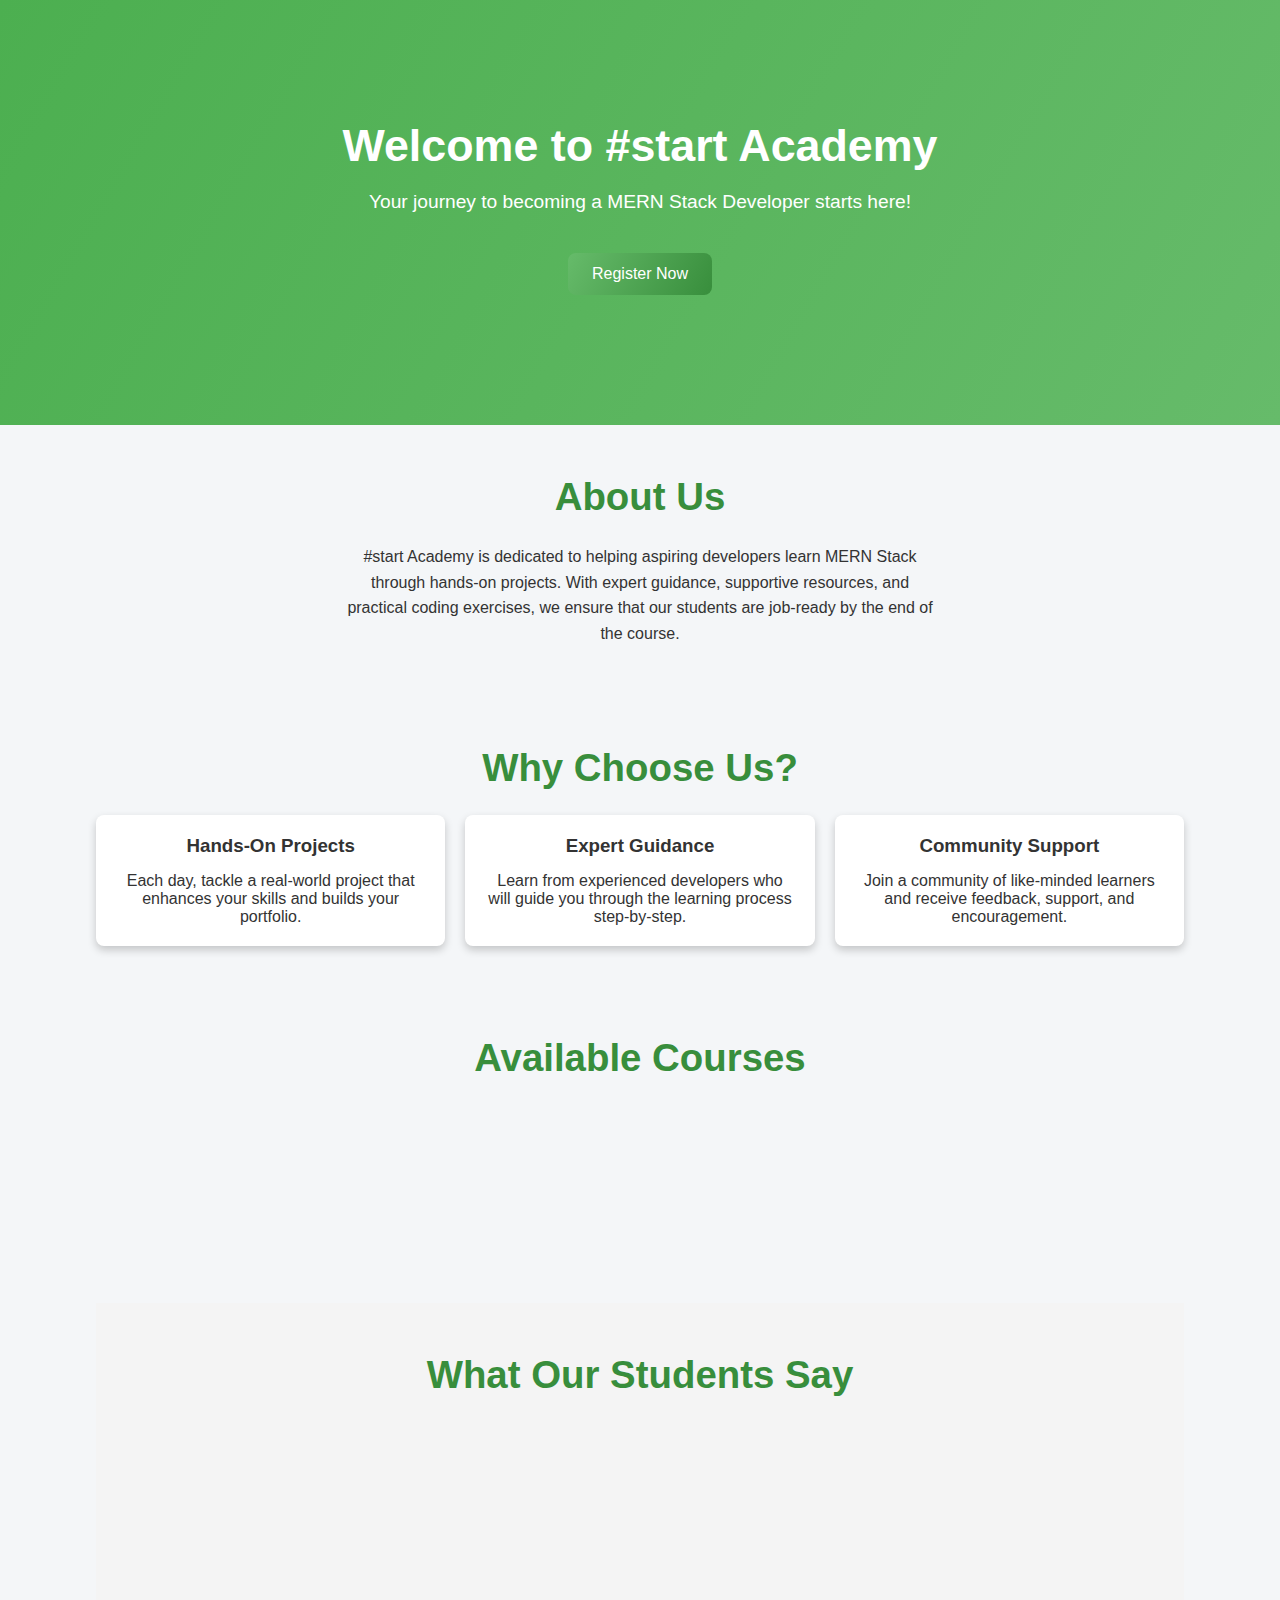
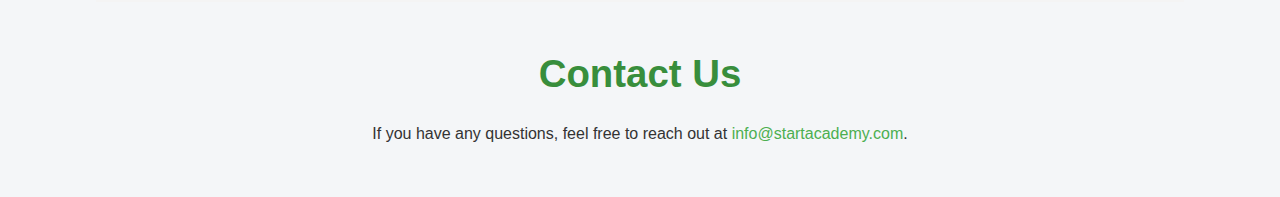
==== index.html @ 60bf9e35 "first commit" ====
<!DOCTYPE html>
<html lang="en">
  <head>
    <meta charset="UTF-8" />
    <meta name="viewport" content="width=device-width, initial-scale=1.0" />
    <title>Course Registration</title>
    <link rel="stylesheet" href="styles.css" />
    <link
      rel="stylesheet"
      href="https://cdnjs.cloudflare.com/ajax/libs/font-awesome/5.15.3/css/all.min.css"
    />
  </head>
  <body>
    <!-- Header Section -->
    <header>
      <div class="container">
        <h1>Welcome to #start Academy</h1>
        <p>Your journey to becoming a MERN Stack Developer starts here!</p>
        <button onclick="openRegistrationForm()">Register Now</button>
      </div>
    </header>

    <!-- About Us Section -->
    <section id="about" class="container animated-card">
      <h2>About Us</h2>
      <p>
        #start Academy is dedicated to helping aspiring developers learn MERN
        Stack through hands-on projects. With expert guidance, supportive
        resources, and practical coding exercises, we ensure that our students
        are job-ready by the end of the course.
      </p>
    </section>

    <!-- Features Section -->
    <section id="features" class="container">
      <h2>Why Choose Us?</h2>
      <div class="feature-list">
        <div class="feature-item animated-card">
          <h3>Hands-On Projects</h3>
          <p>
            Each day, tackle a real-world project that enhances your skills and
            builds your portfolio.
          </p>
        </div>
        <div class="feature-item animated-card">
          <h3>Expert Guidance</h3>
          <p>
            Learn from experienced developers who will guide you through the
            learning process step-by-step.
          </p>
        </div>
        <div class="feature-item animated-card">
          <h3>Community Support</h3>
          <p>
            Join a community of like-minded learners and receive feedback,
            support, and encouragement.
          </p>
        </div>
      </div>
    </section>

    <!-- Courses Section -->
    <section id="courses" class="container">
      <h2>Available Courses</h2>
      <div class="course-list">
        <div class="course-card animated-card">
          <h3>10 Projects in 15 Days</h3>
          <p>Learn the MERN Stack by building 10 hands-on projects!</p>
          <button onclick="openRegistrationForm()">Register</button>
          <button onclick="openCourseDetails()">Learn More</button>
        </div>

        <!-- Additional courses can be added here -->
      </div>
    </section>

    <!-- Testimonials Section -->
    <section id="testimonials" class="container">
      <h2>What Our Students Say</h2>
      <div class="testimonial-list">
        <div class="testimonial-item animated-card">
          <p>
            "I learned so much in just 15 days! The projects were engaging, and
            I felt supported every step of the way."
          </p>
          <p><strong>- Alex, Student</strong></p>
        </div>
        <div class="testimonial-item animated-card">
          <p>
            "The hands-on projects were exactly what I needed to build my
            skills. I now feel confident applying for jobs!"
          </p>
          <p><strong>- Jamie, Junior Developer</strong></p>
        </div>
      </div>
    </section>

    <!-- Contact Section -->
    <section id="contact" class="">
      <h2>Contact Us</h2>
      <p>
        If you have any questions, feel free to reach out at
        <a href="mailto:info@startacademy.com">info@startacademy.com</a>.
      </p>
    </section>

    <!-- Modal for Course Details -->
    <div id="course-details-modal" class="course-details-modal">
      <div class="course-details-content">
        <span class="close-btn" onclick="closeCourseDetails()">&times;</span>
        <h3>Course Overview</h3>
        <p>
          In this course, you will build 10 projects in just 15 days. Learn key
          web development concepts by hands-on coding experience!
        </p>
        <h4>Course Outline</h4>
        <div class="course-outline">
          <div class="outline-item">
            <i class="fas fa-tasks"></i>
            <div class="outline-text">
              <h5>1. To-Do List App</h5>
              <p>
                A basic app where users can add, edit, delete, and mark tasks as
                completed. Simple list management and task filtering.
              </p>
            </div>
          </div>
          <div class="outline-item">
            <i class="fas fa-sticky-note"></i>
            <div class="outline-text">
              <h5>2. Notes App</h5>
              <p>
                A simple app for users to write, save, and delete notes. CRUD
                functionality for text-based notes.
              </p>
            </div>
          </div>
          <div class="outline-item">
            <i class="fas fa-cloud-sun"></i>
            <div class="outline-text">
              <h5>3. Weather App</h5>
              <p>
                An app that fetches weather data based on user input for a
                location. Displays real-time weather data.
              </p>
            </div>
          </div>
          <div class="outline-item">
            <i class="fas fa-utensils"></i>
            <div class="outline-text">
              <h5>4. Recipe Book</h5>
              <p>
                Allows users to save and categorize recipes. Features include
                recipe name, ingredients, and instructions with CRUD operations.
              </p>
            </div>
          </div>
          <div class="outline-item">
            <i class="fas fa-dollar-sign"></i>
            <div class="outline-text">
              <h5>5. Expense Tracker</h5>
              <p>
                A basic app for tracking income and expenses. Features include
                add/edit/delete transactions and balance tracking.
              </p>
            </div>
          </div>
          <div class="outline-item">
            <i class="fas fa-pen-alt"></i>
            <div class="outline-text">
              <h5>6. Simple Blog</h5>
              <p>
                Create, read, edit, and delete blog posts. Simple CRUD
                operations for blog content management.
              </p>
            </div>
          </div>
          <div class="outline-item">
            <i class="fas fa-address-book"></i>
            <div class="outline-text">
              <h5>7. Contact Manager</h5>
              <p>
                A contact manager app where users can store, edit, and view
                contact details. CRUD operations for name, phone, and email.
              </p>
            </div>
          </div>
          <div class="outline-item">
            <i class="fas fa-hourglass-start"></i>
            <div class="outline-text">
              <h5>8. Countdown Timer</h5>
              <p>
                A countdown timer where users can set a target date and time.
                Includes timer display and reset functionality.
              </p>
            </div>
          </div>
          <div class="outline-item">
            <i class="fas fa-calendar-check"></i>
            <div class="outline-text">
              <h5>9. Habit Tracker</h5>
              <p>
                A habit tracker where users can track their daily habits with
                simple checkboxes for each day of the week.
              </p>
            </div>
          </div>
          <div class="outline-item">
            <i class="fas fa-quote-right"></i>
            <div class="outline-text">
              <h5>10. Quotes Generator</h5>
              <p>
                Displays a random quote on each refresh or button click. Can
                fetch quotes from an API or static list.
              </p>
            </div>
          </div>
        </div>
      </div>
    </div>

    <!-- Registration Form Modal -->
    <div id="registrationModal" class="modal">
      <div class="modal-content">
        <span class="close-button" onclick="closeRegistrationForm()"
          >&times;</span
        >
        <h2>Register for Course</h2>
        <form id="registrationForm">
          <label for="name">Full Name</label>
          <input type="text" id="name" name="name" required />

          <label for="email">Email</label>
          <input type="email" id="email" name="email" required />

          <label for="Phonenumber">Phonenumber</label>
          <input type="tel" id="Phonenumber" name="Phonenumber" required />

          <label for="course">Select Course:</label>
          <select id="course" name="course">
            <option value="" disabled selected hidden>Select Course</option>
            <option value="10 Projects in 15 Days">
              10 Projects in 15 Days
            </option>
          </select>

          <button type="submit">Register</button>
        </form>
      </div>
    </div>

    <script src="script.js"></script>
  </body>
  <script>
    function openCourseDetails() {
      document.getElementById("course-details-modal").style.display = "flex";
      document
        .getElementById("course-details-modal")
        .classList.add("show-modal");
    }

    function closeCourseDetails() {
      document
        .getElementById("course-details-modal")
        .classList.remove("show-modal");
      setTimeout(() => {
        document.getElementById("course-details-modal").style.display = "none";
      }, 300);
    }
    // Form submit event
    document
      .getElementById("registrationForm")
      .addEventListener("submit", function (event) {
        event.preventDefault();
        alert("Thank you for registering! We’ll contact you soon.");
        closeRegistrationForm();
        document.getElementById("registrationForm").reset();
      });

    document.addEventListener("DOMContentLoaded", function () {
      const animatedCards = document.querySelectorAll(".animated-card");

      const observer = new IntersectionObserver((entries) => {
        entries.forEach((entry) => {
          if (entry.isIntersecting) {
            entry.target.classList.add("visible");
          } else {
            // Remove the class when the card is out of view to allow animation on re-entry
            entry.target.classList.remove("visible");
          }
        });
      });

      animatedCards.forEach((card) => {
        observer.observe(card);
      });
    });

    function openRegistrationForm() {
      document.getElementById("registrationModal").style.display = "block";
    }

    function closeRegistrationForm() {
      document.getElementById("registrationModal").style.display = "none";
    }
    document
      .getElementById("registrationModal")
      .addEventListener("click", function (event) {
        if (event.target === this) {
          closeModal(); // Close modal if clicked outside modal-content
        }
      });
  </script>
</html>
---- styles.css ----
* {
  box-sizing: border-box;
  margin: 0;
  padding: 0;
  font-family: Arial, sans-serif;
}

body,
h1,
h2,
p,
button {
  margin: 0;
  padding: 0;
  font-family: Arial, sans-serif;
}

body {
  background-color: #f4f6f8;
  color: #333;
}

header {
  background: linear-gradient(120deg, #4caf50, #66bb6a);
  color: white;
  padding: 80px 0;
  text-align: center;
  /* border-radius: 0 0 20px 20px; */
}
header h1 {
  font-size: 2.8em;
  margin-bottom: 20px;
}

header p {
  font-size: 1.2em;
  margin-bottom: 30px;
}

header button {
  background: linear-gradient(120deg, #66bb6a, #388e3c);
  color: white;
  padding: 12px 24px;
  border: none;
  border-radius: 8px;
  cursor: pointer;
  font-size: 1em;
  transition: background 0.3s ease;
}

header button:hover {
  background: linear-gradient(120deg, #388e3c, #2e7d32);
}

/* Section headings with padding */
h2 {
  font-size: 2.4em;
  margin-bottom: 25px;
  color: #388e3c;
}

.container {
  width: 85%;
  margin: auto;
  padding: 40px 0;
}

/* h1, h2 { */
/* margin-bottom: 20px;
} */

.course-list {
  display: flex;
  flex-wrap: wrap;
  gap: 20px;
}

.course-card {
  background: white;
  padding: 20px;
  border-radius: 8px;
  box-shadow: 0 4px 8px rgba(0, 0, 0, 0.2);
  flex: 1;
  /* min-width: 280px; */
  width: 90%;
  text-align: center;
}

.course-card h3 {
  margin-bottom: 15px;
}

.course-card button {
  margin-top: 15px;
  background: #4caf50;
  color: white;
  padding: 10px 20px;
  border: none;
  border-radius: 5px;
  cursor: pointer;
  font-size: 1em;
}

.course-card button:hover {
  background: #45a049;
  transform: scale(1.1);
}

/* Modal Styling */
.modal {
  display: none;
  position: fixed;
  top: 0;
  left: 0;
  width: 100vw;
  height: 100vh;
  background: rgba(0, 0, 0, 0.6);
  justify-content: center;
  align-items: center;
}

.modal-content {
  position: absolute; /* Now absolute to position within the modal */
  top: 50%;
  left: 50%;
  transform: translate(-50%, -50%);
  background: white;
  padding: 30px;
  border-radius: 10px;
  max-width: 500px;
  width: 90%;
  text-align: center;
}

.close-button {
  position: absolute;
  top: 15px;
  right: 15px;
  cursor: pointer;
  font-size: 24px;
}

label {
  display: block;
  margin: 15px 0 5px;
  color: #2e7d32;
  font-weight: 900;
}

input,
select {
  width: 100%;
  padding: 8px;
  margin: 5px 0 15px;
  border: 1px solid #2e7d326e;
  border-radius: 5px;
}

button[type="submit"] {
  width: 100%;
  padding: 10px;
  background: #4caf50;
  color: white;
  border: none;
  border-radius: 5px;
  cursor: pointer;
}

button[type="submit"]:hover {
  background: #45a049;
}

/* Responsive Design */
@media (max-width: 768px) {
  .course-list {
    flex-direction: column;
  }
}
/* About Us Section */
#about {
  text-align: center;
  padding: 50px 0;
}

#about p {
  max-width: 600px;
  margin: 0 auto;
  line-height: 1.6;
}

/* Features Section */
#features {
  text-align: center;
  padding: 50px 0;
}

.feature-list {
  display: flex;
  flex-wrap: wrap; /* This allows the items to wrap into rows */
  gap: 20px;
  justify-content: center;
}


.feature-item {
  background: #fff;
  padding: 20px;
  border-radius: 8px;
  box-shadow: 0 4px 8px rgba(0, 0, 0, 0.2);
  /* width: calc(33.33% - 20px); Each item will take up 1/3 of the width, with space for gaps */
  width: 200px;
  text-align: center;
  box-sizing: border-box; /* Ensures padding is included in the width calculation */
}

.feature-item h3 {
  margin-bottom: 15px;
}

/* @media (max-width: 768px) {
  .feature-item {
    width: calc(50% - 20px); /* On smaller screens, two items per row */
  /* }
} */ 

/* Modal input focus effect */
.modal input:focus, 
.modal select:focus, 
.modal textarea:focus {
  outline: none; /* Removes default browser outline */
  border: 2px solid #4caf50; /* Adds a custom green border on focus */
  box-shadow: 0 0 8px rgba(76, 175, 80, 0.5); /* Adds a shadow to make the input pop */
  transition: border 0.3s ease, box-shadow 0.3s ease; /* Smooth transition for focus effect */
}

@media (max-width: 480px) {
  .feature-item {
    width: 100%; /* On very small screens, one item per row */
  }
}

/* Testimonials Section */
#testimonials {
  background: #f4f4f4;
  padding: 50px 0;
  text-align: center;
}

.testimonial-list {
  display: flex;
  flex-wrap: wrap;
  gap: 20px;
  justify-content: center;
}

.testimonial-item {
  background: #fff;
  padding: 20px;
  border-radius: 8px;
  box-shadow: 0 4px 8px rgba(0, 0, 0, 0.2);
  width: 300px;
}

/* Contact Section */
#contact {
  text-align: center;
  padding: 50px 0;
}

#contact p {
  line-height: 1.6;
}

#contact a {
  color: #4caf50;
  text-decoration: none;
}

#contact a:hover {
  text-decoration: underline;
}

/* Scroll Animation */
.animated-card {
  opacity: 0;
  transform: translateY(50px);
  transition: opacity 0.6s ease, transform 0.6s ease;
}

.animated-card.visible {
  opacity: 1;
  transform: translateY(0);
}
.course-card,
.feature-item {
  background: white;
  padding: 20px;
  border-radius: 8px;
  box-shadow: 0 4px 8px rgba(0, 0, 0, 0.2);
  flex: 1;
  text-align: center;
  transition: transform 0.3s ease, box-shadow 0.3s ease;
}

.course-card:hover,
.feature-item:hover {
  transform: translateY(-10px) scale(1.05); /* Slight lift and scale */
  box-shadow: 0 6px 12px rgba(0, 0, 0, 0.3); /* Add more shadow for depth */
}









.container {
  max-width: 1200px;
  margin: auto;
  padding: 40px 20px;
  text-align: center;
}
.course-details-content h3 {
  margin-bottom: 20px;
}

.course-details-content p { 
  margin-bottom: 20px;
}
.course-list {
  display: flex;
  flex-wrap: wrap;
  justify-content: center;
  gap: 20px;
}

.course-card {
  background: #f9f9f9;
  padding: 20px;
  border-radius: 10px;
  width: 300px;
  box-shadow: 0 4px 10px rgba(0, 0, 0, 0.1);
  transition: transform 0.3s;
}

.course-card:hover {
  transform: scale(1.05);
}

/* Modal styling */
.course-details-modal {
  display: none;
  position: fixed;
  top: 0;
  left: 0;
  width: 100%;
  height: 100%;
  background: rgba(0, 0, 0, 0.6);
  justify-content: center;
  align-items: center;
  transition: opacity 0.3s ease-in-out;
  opacity: 0;
}

.course-details-modal.show-modal {
  opacity: 1;
}

.course-details-content {
  background: #fff;
  padding: 30px;
  border-radius: 15px;
  max-width: 600px;
  text-align: left;
  max-height: 90vh;
  overflow-y: auto;
  box-shadow: 0 4px 20px rgba(0, 0, 0, 0.2);
  animation: slide-in 0.3s ease-out;
  position: relative;
}

.close-btn {
  position: absolute;
  top: 15px;
  right: 20px;
  font-size: 30px;
  color: #333;
  cursor: pointer;
  transition: color 0.2s;
}

.close-btn:hover {
  color: #e74c3c;
}

.course-outline {
  margin-top: 20px;
}

.outline-item {
  display: flex;
  align-items: flex-start;
  margin-bottom: 15px;
  padding: 15px;
  background-color: #f3f4f6;
  border-radius: 10px;
  transition: background-color 0.3s, box-shadow 0.3s;
}

.outline-item:hover {
  background-color: #e8eaf6;
  box-shadow: 0 4px 10px rgba(0, 0, 0, 0.1);
}

.outline-item i {
  font-size: 22px;
  margin-right: 15px;
  color: #3498db;
}

.outline-text h5 {
  font-size: 18px;
  margin: 0;
  color: #2c3e50;
}

.outline-text p {
  margin: 5px 0 0;
  color: #555;
}

button {
  padding: 10px 20px;
  margin: 10px;
  border: none;
  border-radius: 5px;
  cursor: pointer;
  color: #fff;
  background-color: #3498db;
  transition: background 0.3s;
}

button:hover {
  background-color: #2980b9;
}

/* Modal open animation */
@keyframes slide-in {
  from {
    transform: translateY(100%);
  }
  to {
    transform: translateY(0);
  }
}
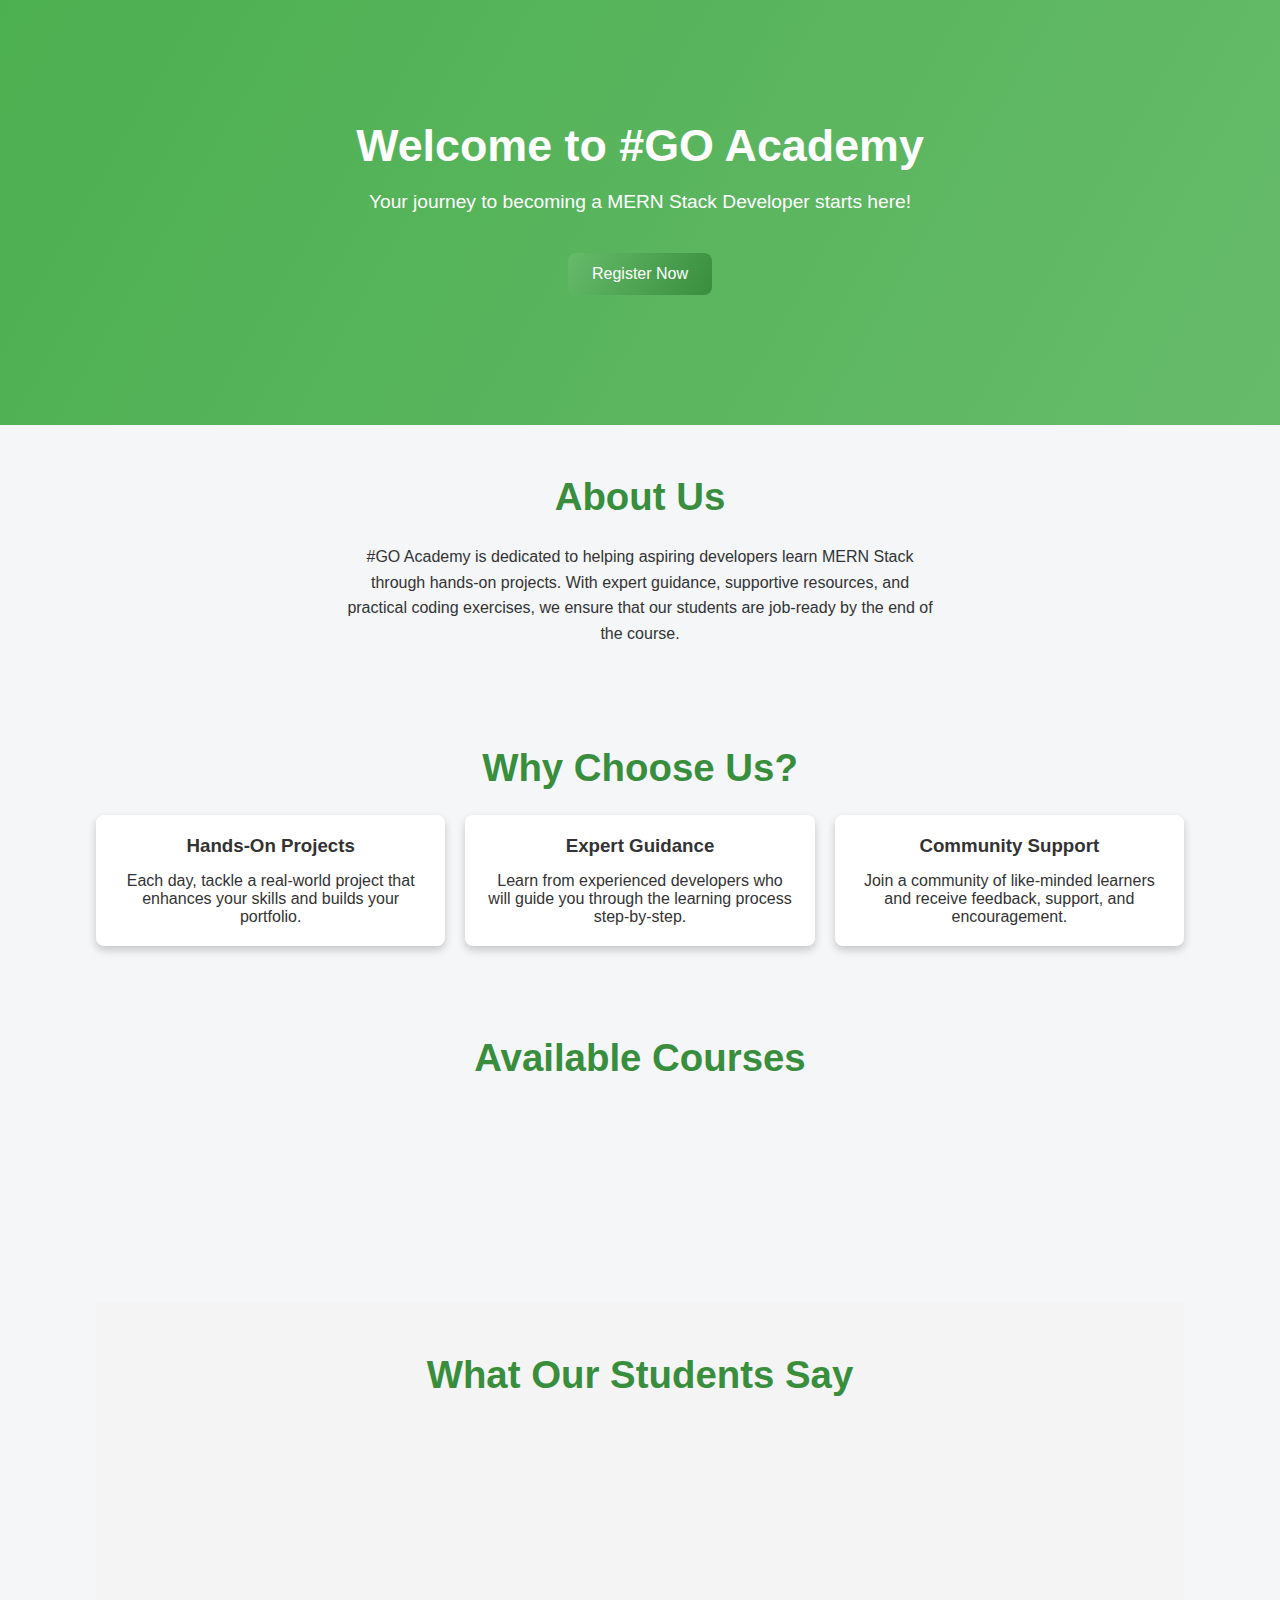
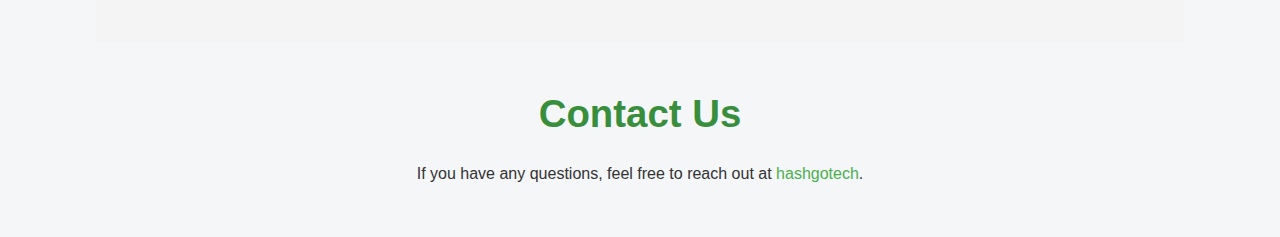
==== commit c160cd3d: "changing contents" ====
--- a/index.html
+++ b/index.html
@@ -3,7 +3,7 @@
   <head>
     <meta charset="UTF-8" />
     <meta name="viewport" content="width=device-width, initial-scale=1.0" />
-    <title>Course Registration</title>
+    <title>Hash GO</title>
     <link rel="stylesheet" href="styles.css" />
     <link
       rel="stylesheet"
@@ -14,7 +14,7 @@
     <!-- Header Section -->
     <header>
       <div class="container">
-        <h1>Welcome to #start Academy</h1>
+        <h1>Welcome to #GO Academy</h1>
         <p>Your journey to becoming a MERN Stack Developer starts here!</p>
         <button onclick="openRegistrationForm()">Register Now</button>
       </div>
@@ -24,7 +24,7 @@
     <section id="about" class="container animated-card">
       <h2>About Us</h2>
       <p>
-        #start Academy is dedicated to helping aspiring developers learn MERN
+        #GO Academy is dedicated to helping aspiring developers learn MERN
         Stack through hands-on projects. With expert guidance, supportive
         resources, and practical coding exercises, we ensure that our students
         are job-ready by the end of the course.
@@ -83,14 +83,14 @@
             "I learned so much in just 15 days! The projects were engaging, and
             I felt supported every step of the way."
           </p>
-          <p><strong>- Alex, Student</strong></p>
+          <p><strong>- sankar, Student</strong></p>
         </div>
         <div class="testimonial-item animated-card">
           <p>
             "The hands-on projects were exactly what I needed to build my
             skills. I now feel confident applying for jobs!"
           </p>
-          <p><strong>- Jamie, Junior Developer</strong></p>
+          <p><strong>- dk, Junior Developer</strong></p>
         </div>
       </div>
     </section>
@@ -100,7 +100,7 @@
       <h2>Contact Us</h2>
       <p>
         If you have any questions, feel free to reach out at
-        <a href="mailto:info@startacademy.com">info@startacademy.com</a>.
+        <a href="#">hashgotech</a>.
       </p>
     </section>
 
@@ -251,64 +251,4 @@
 
     <script src="script.js"></script>
   </body>
-  <script>
-    function openCourseDetails() {
-      document.getElementById("course-details-modal").style.display = "flex";
-      document
-        .getElementById("course-details-modal")
-        .classList.add("show-modal");
-    }
-
-    function closeCourseDetails() {
-      document
-        .getElementById("course-details-modal")
-        .classList.remove("show-modal");
-      setTimeout(() => {
-        document.getElementById("course-details-modal").style.display = "none";
-      }, 300);
-    }
-    // Form submit event
-    document
-      .getElementById("registrationForm")
-      .addEventListener("submit", function (event) {
-        event.preventDefault();
-        alert("Thank you for registering! We’ll contact you soon.");
-        closeRegistrationForm();
-        document.getElementById("registrationForm").reset();
-      });
-
-    document.addEventListener("DOMContentLoaded", function () {
-      const animatedCards = document.querySelectorAll(".animated-card");
-
-      const observer = new IntersectionObserver((entries) => {
-        entries.forEach((entry) => {
-          if (entry.isIntersecting) {
-            entry.target.classList.add("visible");
-          } else {
-            // Remove the class when the card is out of view to allow animation on re-entry
-            entry.target.classList.remove("visible");
-          }
-        });
-      });
-
-      animatedCards.forEach((card) => {
-        observer.observe(card);
-      });
-    });
-
-    function openRegistrationForm() {
-      document.getElementById("registrationModal").style.display = "block";
-    }
-
-    function closeRegistrationForm() {
-      document.getElementById("registrationModal").style.display = "none";
-    }
-    document
-      .getElementById("registrationModal")
-      .addEventListener("click", function (event) {
-        if (event.target === this) {
-          closeModal(); // Close modal if clicked outside modal-content
-        }
-      });
-  </script>
 </html>
--- a/styles.css
+++ b/styles.css
@@ -14,10 +14,19 @@
   padding: 0;
   font-family: Arial, sans-serif;
 }
+html {
+  scroll-behavior: smooth;
+}
+
+body::-webkit-scrollbar {
+  display: none;
+}
 
 body {
   background-color: #f4f6f8;
   color: #333;
+  -ms-overflow-style: none;
+  scrollbar-width: none;
 }
 
 header {
@@ -81,7 +90,7 @@
   border-radius: 8px;
   box-shadow: 0 4px 8px rgba(0, 0, 0, 0.2);
   flex: 1;
-  /* min-width: 280px; */
+  /* min-width: 200px; */
   width: 90%;
   text-align: center;
 }
@@ -237,6 +246,17 @@
   .feature-item {
     width: 100%; /* On very small screens, one item per row */
   }
+  .course-card {
+    width: 90%; /* On very small screens, one item per row */
+    padding: 5px;
+  }
+  .course-details-modal {
+    width: 80%;
+    height: 80%;
+  } 
+  #courses {
+    margin-left: 0;
+  }
 }
 
 /* Testimonials Section */
@@ -252,6 +272,10 @@
   gap: 20px;
   justify-content: center;
 }
+.testimonial-item p {
+  margin-bottom: 20px;
+}
+
 
 .testimonial-item {
   background: #fff;
@@ -308,14 +332,6 @@
   box-shadow: 0 6px 12px rgba(0, 0, 0, 0.3); /* Add more shadow for depth */
 }
 
-
-
-
-
-
-
-
-
 .container {
   max-width: 1200px;
   margin: auto;
@@ -324,6 +340,14 @@
 }
 .course-details-content h3 {
   margin-bottom: 20px;
+}
+
+.course-details-content::-webkit-scrollbar {
+  display: none;
+}
+
+::-webkit-scrollbar {
+  display: none;
 }
 
 .course-details-content p { 
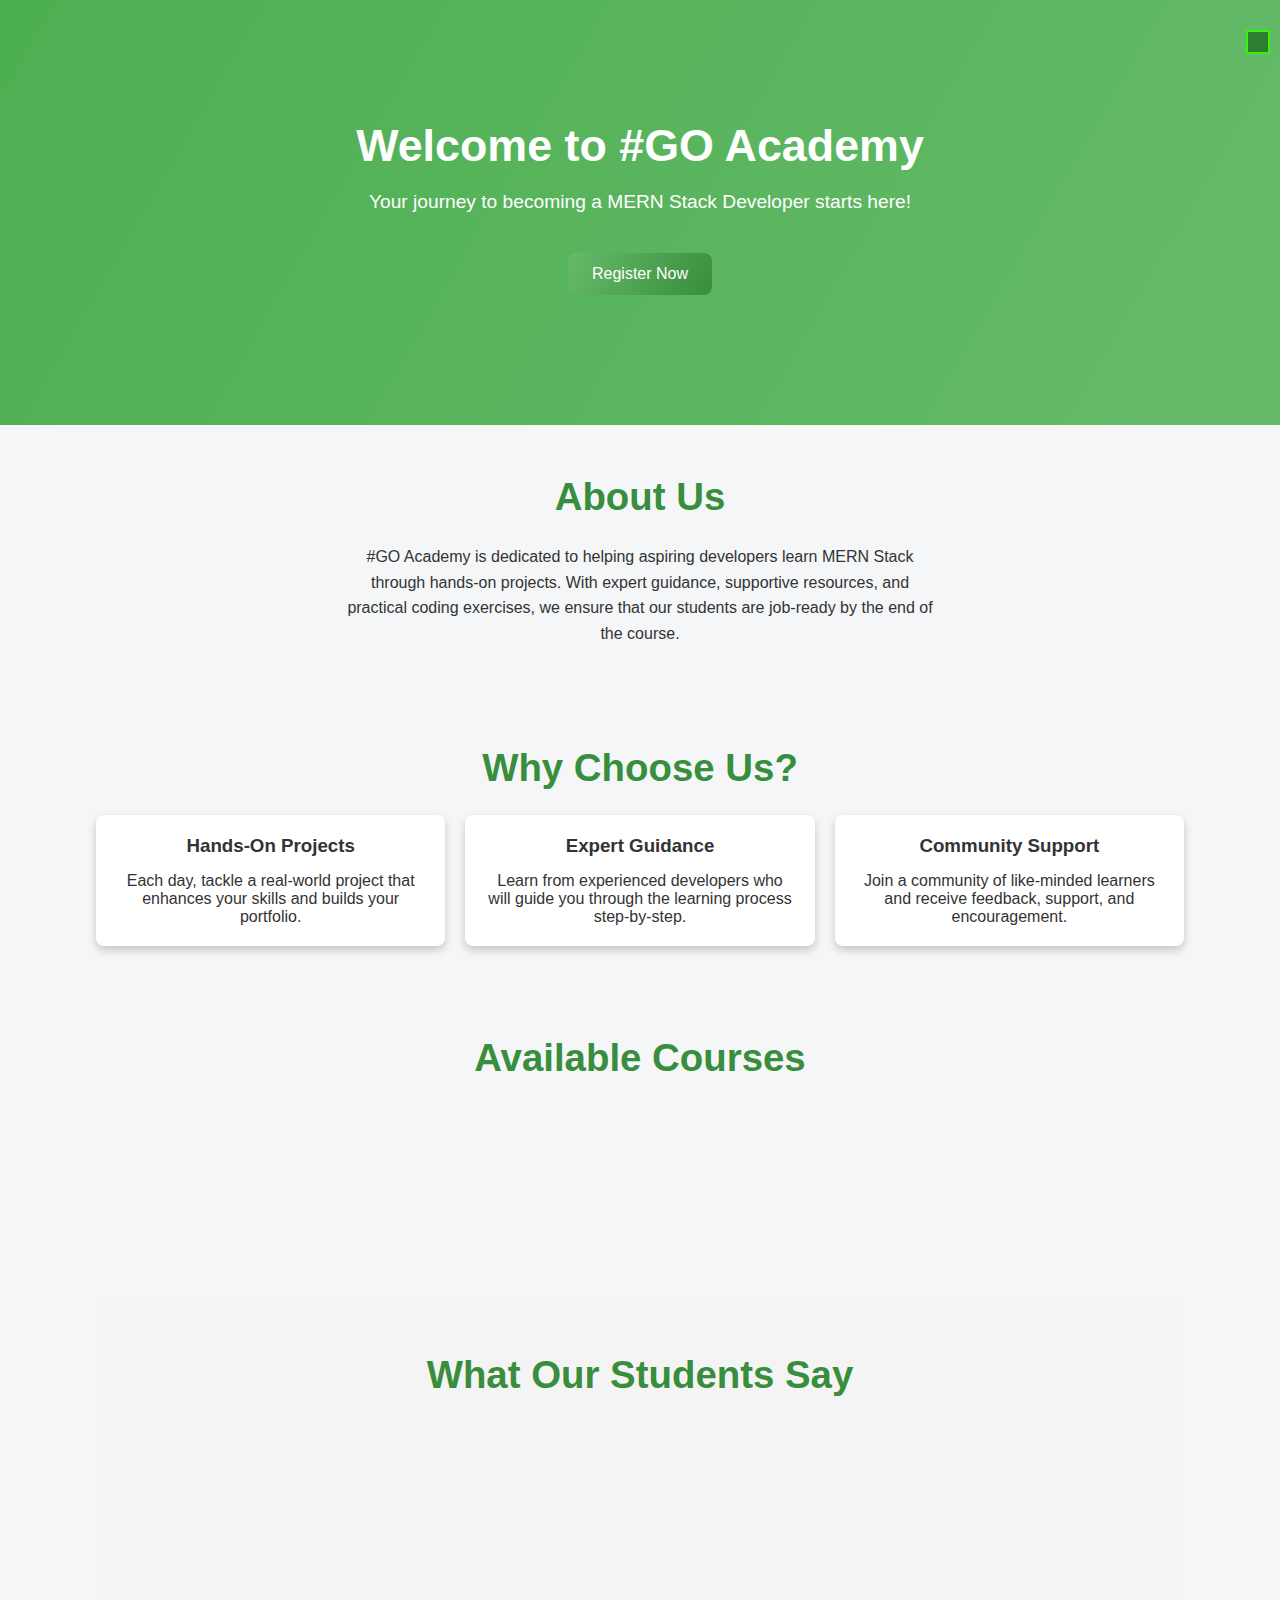
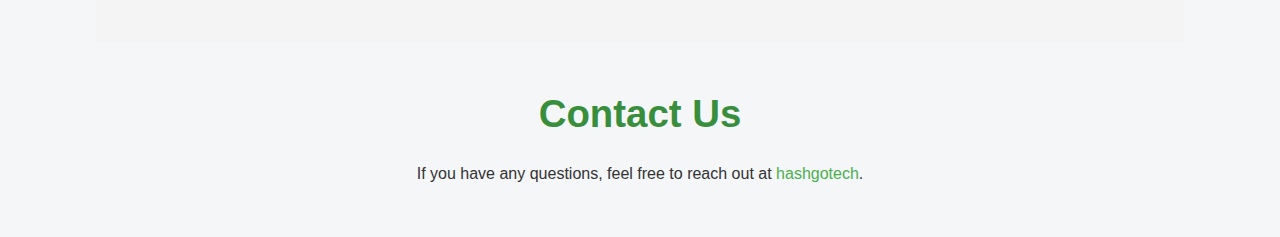
==== commit 0e040e65: "changed ui and add backend configuration" ====
--- a/index.html
+++ b/index.html
@@ -17,6 +17,7 @@
         <h1>Welcome to #GO Academy</h1>
         <p>Your journey to becoming a MERN Stack Developer starts here!</p>
         <button onclick="openRegistrationForm()">Register Now</button>
+        <p id="countdown-timer" class="timer"></p>
       </div>
     </header>
 
@@ -24,10 +25,10 @@
     <section id="about" class="container animated-card">
       <h2>About Us</h2>
       <p>
-        #GO Academy is dedicated to helping aspiring developers learn MERN
-        Stack through hands-on projects. With expert guidance, supportive
-        resources, and practical coding exercises, we ensure that our students
-        are job-ready by the end of the course.
+        #GO Academy is dedicated to helping aspiring developers learn MERN Stack
+        through hands-on projects. With expert guidance, supportive resources,
+        and practical coding exercises, we ensure that our students are
+        job-ready by the end of the course.
       </p>
     </section>
 
@@ -233,11 +234,11 @@
           <label for="email">Email</label>
           <input type="email" id="email" name="email" required />
 
-          <label for="Phonenumber">Phonenumber</label>
-          <input type="tel" id="Phonenumber" name="Phonenumber" required />
+          <label for="phonenumber">Phone Number</label>
+          <input type="tel" id="phonenumber" name="phonenumber" required />
 
           <label for="course">Select Course:</label>
-          <select id="course" name="course">
+          <select id="course" name="course" required>
             <option value="" disabled selected hidden>Select Course</option>
             <option value="10 Projects in 15 Days">
               10 Projects in 15 Days
@@ -249,6 +250,17 @@
       </div>
     </div>
 
+    <!-- Toast -->
+    <!-- Success Toast -->
+    <div id="success-toast" class="toast success-toast">
+      <span id="success-message">Operation was successful!</span>
+    </div>
+
+    <!-- Error Toast -->
+    <div id="error-toast" class="toast error-toast">
+      <span id="error-message">Something went wrong!</span>
+    </div>
+
     <script src="script.js"></script>
   </body>
 </html>
--- a/styles.css
+++ b/styles.css
@@ -210,7 +210,6 @@
   justify-content: center;
 }
 
-
 .feature-item {
   background: #fff;
   padding: 20px;
@@ -229,12 +228,12 @@
 /* @media (max-width: 768px) {
   .feature-item {
     width: calc(50% - 20px); /* On smaller screens, two items per row */
-  /* }
-} */ 
+/* }
+} */
 
 /* Modal input focus effect */
-.modal input:focus, 
-.modal select:focus, 
+.modal input:focus,
+.modal select:focus,
 .modal textarea:focus {
   outline: none; /* Removes default browser outline */
   border: 2px solid #4caf50; /* Adds a custom green border on focus */
@@ -253,7 +252,7 @@
   .course-details-modal {
     width: 80%;
     height: 80%;
-  } 
+  }
   #courses {
     margin-left: 0;
   }
@@ -275,7 +274,6 @@
 .testimonial-item p {
   margin-bottom: 20px;
 }
-
 
 .testimonial-item {
   background: #fff;
@@ -350,7 +348,7 @@
   display: none;
 }
 
-.course-details-content p { 
+.course-details-content p {
   margin-bottom: 20px;
 }
 .course-list {
@@ -478,4 +476,80 @@
   to {
     transform: translateY(0);
   }
-}+}
+.timer {
+  font-size: 1.2em;
+  font-weight: bold;
+  position: absolute;
+  z-index: 100;
+  background-color: #2e7d32;
+  top: 30px;
+  right: 10px;
+  padding: 10px;
+  border: 2px solid #38f405;
+}
+.timer:hover {
+  background-color: #38f405;
+  cursor: pointer;
+}
+
+@media (min-width: 768px) {
+  header {
+    flex-direction: column;
+  }
+}
+@media (max-width: 480px) {
+  .timer {
+    font-size: 1em;
+    top: 10px;
+  }
+}
+
+/* Basic Toast Styles */
+.toast {
+  position: fixed;
+  bottom: 20px;
+  right: 20px;
+  min-width: 200px;
+  padding: 10px 20px;
+  border-radius: 5px;
+  color: black;
+  font-size: 16px;
+  box-shadow: 0 4px 6px rgba(0, 0, 0, 0.1);
+  opacity: 0;
+  transition: opacity 0.5s ease-in-out;
+  display: flex;
+  justify-content: space-between;
+  align-items: center;
+}
+
+/* Success Toast Styles */
+.success-toast {
+  background-color: #fff;
+  border-bottom: 3px solid green;
+}
+
+/* Error Toast Styles */
+.error-toast {
+  background-color: #fff;
+  border-bottom: 3px solid red;
+}
+
+/* Show Toast */
+.show {
+  opacity: 1;
+}
+
+/* Close Button */
+.close-btn {
+  background: none;
+  border: none;
+  font-size: 18px;
+  font-weight: bold;
+  cursor: pointer;
+  color: #888;
+}
+
+.close-btn:hover {
+  color: #333;
+}
